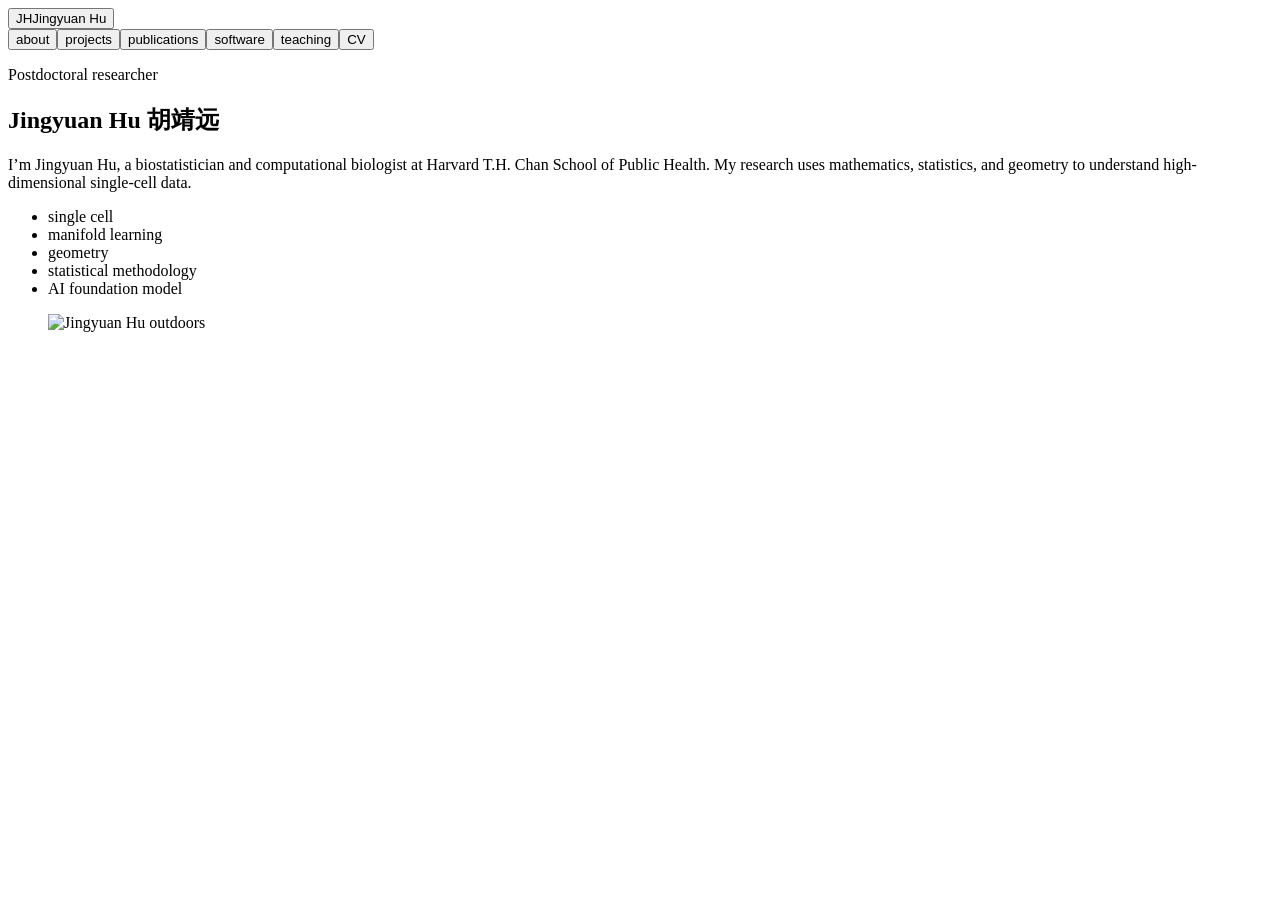
==== index.html @ e91f5f02 "Show concise CV directly on site" ====
<!DOCTYPE html><html lang="en"><head><meta charSet="utf-8"/><meta name="viewport" content="width=device-width, initial-scale=1"/><link rel="preload" as="image" href="/personal_page/x.svg"/><link rel="stylesheet" href="/personal_page/_next/static/css/index.Ct5Eg1sW.css" data-rsc-css-href="/personal_page/_next/static/css/index.Ct5Eg1sW.css" data-precedence="vite-rsc/importer-resources"/><link rel="modulepreload" fetchPriority="low" href="/personal_page/_next/static/chunks/index-BV6G4yFv.js"/><script src="/personal_page/_next/static/chunks/rolldown-runtime-DIlpeJP9.js" type="module" async=""></script><script src="/personal_page/_next/static/chunks/framework-Cee851k6.js" type="module" async=""></script><link rel="modulepreload" href="/personal_page/_next/static/chunks/layout-segment-context-mrDFdfoo.js" crossorigin=""/><link rel="modulepreload" href="/personal_page/_next/static/chunks/page-DXFz4vKH.js" crossorigin=""/><title>Jingyuan Hu — Biostatistics &amp; Computational Biology</title><meta name="description" content="Jingyuan Hu is a biostatistician and computational biologist at Harvard T.H. Chan School of Public Health."/><script>Object.assign(((self[Symbol.for("vinext.navigationRuntime")]??={bootstrap:{routeManifest:null},functions:{}}).bootstrap.rsc??={rsc:[]}),{params:{},nav:{"pathname":"/","searchParams":[]}})</script><link rel="modulepreload" href="/personal_page/_next/static/chunks/index-BV6G4yFv.js" />
</head><body><div class="page-shell"><div class="portfolio-tabs"><header class="site-header"><button class="wordmark" type="button" aria-label="Jingyuan Hu, home"><span class="monogram">JH</span><span>Jingyuan Hu</span></button><div class="site-tabs" role="tablist" aria-label="Portfolio sections"><button id="tab-about" type="button" role="tab" aria-selected="true" aria-controls="panel-about" tabindex="0" class="site-tab">about</button><button id="tab-projects" type="button" role="tab" aria-selected="false" aria-controls="panel-projects" tabindex="-1" class="site-tab">projects</button><button id="tab-publications" type="button" role="tab" aria-selected="false" aria-controls="panel-publications" tabindex="-1" class="site-tab">publications</button><button id="tab-software" type="button" role="tab" aria-selected="false" aria-controls="panel-software" tabindex="-1" class="site-tab">software</button><button id="tab-teaching" type="button" role="tab" aria-selected="false" aria-controls="panel-teaching" tabindex="-1" class="site-tab">teaching</button><button id="tab-cv" type="button" role="tab" aria-selected="false" aria-controls="panel-cv" tabindex="-1" class="site-tab">CV</button></div></header><main class="tab-stage"><div id="panel-about" role="tabpanel" aria-labelledby="tab-about" class="tab-panel"><section id="about" class="opening"><div class="intro-copy"><p class="overline">Postdoctoral researcher</p><h1>Jingyuan Hu <span>胡靖远</span></h1><p class="introduction">I’m Jingyuan Hu, a biostatistician and computational biologist at Harvard T.H. Chan School of Public Health. My research uses mathematics, statistics, and geometry to understand high-dimensional single-cell data.</p><ul class="keywords" aria-label="Research keywords"><li>single cell</li><li>manifold learning</li><li>geometry</li><li>statistical methodology</li><li>AI foundation model</li></ul></div><figure class="portrait"><img src="/personal_page/jingyuan-hu-portrait-dim-3pct.jpg" alt="Jingyuan Hu outdoors"/></figure></section></div><div id="panel-projects" role="tabpanel" aria-labelledby="tab-projects" hidden="" class="tab-panel"><section id="projects" class="selected" aria-labelledby="projects-title"><div class="section-label"><p>Projects</p><h2 id="projects-title">Research interests</h2></div><div class="theme-list"><article class="has-thumbnail"><span>01</span><figure class="project-thumbnail"><img src="/personal_page/project-single-cell-geometry.png" alt="Cell-state trajectories flowing across a curved manifold"/></figure><h3>Geometry of single-cell data</h3><p>I am interested in learning the manifold structure of single-cell gene-expression data and using differential geometry to understand cellular dynamics. This work includes FlowMap, a geometry-preserving method for embedding and interpreting RNA velocity.</p></article><article class="has-thumbnail"><span>02</span><figure class="project-thumbnail"><img src="/personal_page/project-scaling-law.png" alt="Two information-scaling curves with observed data points"/></figure><h3>Scaling laws in single-cell data</h3><p>I am interested in how increasing dataset size relates to the amount of biological information that can be recovered. Using tools from random matrix theory, we develop scaling laws that characterize the behavior of representation learning in single-cell data.</p></article><article class="has-thumbnail"><span>03</span><figure class="project-thumbnail"><img src="/personal_page/project-biological-foundation-models.png" alt="Regulatory elements and protein-DNA interactions encoded into clusters in a learned representation space"/></figure><h3>Biological foundation models</h3><p>I am interested in representation learning in biological foundation models. In particular, I study whether these models encode regulatory elements and their interactions within their learned embedding spaces.</p></article></div></section></div><div id="panel-publications" role="tabpanel" aria-labelledby="tab-publications" hidden="" class="tab-panel"><section id="publications" class="publication-section" aria-labelledby="publications-title"><div class="publication-intro"><div><p>Publications</p><h2 id="publications-title">Published work</h2></div><a href="https://scholar.google.com/citations?user=uGrHkfoAAAAJ&amp;hl=en" target="_blank" rel="noreferrer">Google Scholar ↗</a></div><div class="publication-list"><article><div class="publication-number"><span>01</span><time>2026</time></div><div><h3><a href="https://scholar.google.com/citations?view_op=view_citation&amp;hl=en&amp;user=uGrHkfoAAAAJ&amp;citation_for_view=uGrHkfoAAAAJ:YsMSGLbcyi4C" target="_blank" rel="noreferrer">Uncovering smooth structures in single-cell data with neighbor embeddings guided by predictability-computability-stability</a></h3><p class="authors">Rong Ma, Xi Li, <strong>Jingyuan Hu</strong>, Bin Yu</p><p class="venue">Patterns 7(8), 101621</p></div></article><article><div class="publication-number"><span>02</span><time>2022</time></div><div><h3><a href="https://scholar.google.com/citations?view_op=view_citation&amp;hl=en&amp;user=uGrHkfoAAAAJ&amp;citation_for_view=uGrHkfoAAAAJ:zYLM7Y9cAGgC" target="_blank" rel="noreferrer">Chemotherapy coupled to macrophage inhibition induces T-cell and B-cell infiltration and durable regression in triple-negative breast cancer</a></h3><p class="authors">Swarnima Singh, Nigel Lee, Diego A Pedroza, Igor L Bado, Clark Hamor, Licheng Zhang, Sergio Aguirre, <strong>Jingyuan Hu</strong>, Yichao Shen, Yitian Xu, Yang Gao, Na Zhao, Shu-Hsia Chen, Ying-Wooi Wan, Zhandong Liu, Jeffrey T Chang, Daniel Hollern, Charles M Perou, Xiang HF Zhang, Jeffrey M Rosen</p><p class="venue">Cancer Research 82(12), 2281–2297</p></div></article><article><div class="publication-number"><span>03</span><time>2021</time></div><div><h3><a href="https://scholar.google.com/citations?view_op=view_citation&amp;hl=en&amp;user=uGrHkfoAAAAJ&amp;citation_for_view=uGrHkfoAAAAJ:9yKSN-GCB0IC" target="_blank" rel="noreferrer">The bone microenvironment invigorates metastatic seeds for further dissemination</a></h3><p class="authors">Weijie Zhang, Igor L Bado, <strong>Jingyuan Hu</strong>, Ying-Wooi Wan, Ling Wu, Hai Wang, Yang Gao, Hyun-Hwan Jeong, Zhan Xu, Xiaoxin Hao, Bree M Lege, Rami Al-Ouran, Lucian Li, Jiasong Li, Liqun Yu, Swarnima Singh, Hin Ching Lo, Muchun Niu, Jun Liu, Weiyu Jiang, Yi Li, Stephen TC Wong, Chonghui Cheng, Zhandong Liu, Xiang H-F Zhang</p><p class="venue">Cell 184(9), 2471–2486.e20</p></div></article><article><div class="publication-number"><span>04</span><time>2021</time></div><div><h3><a href="https://scholar.google.com/citations?view_op=view_citation&amp;hl=en&amp;user=uGrHkfoAAAAJ&amp;citation_for_view=uGrHkfoAAAAJ:qjMakFHDy7sC" target="_blank" rel="noreferrer">The bone microenvironment increases phenotypic plasticity of ER+ breast cancer cells</a></h3><p class="authors">Igor L Bado, Weijie Zhang, <strong>Jingyuan Hu</strong>, Zhan Xu, Hai Wang, Poonam Sarkar, Lucian Li, Ying-Wooi Wan, Jun Liu, William Wu, Hin Ching Lo, Ik Sun Kim, Swarnima Singh, Mahnaz Janghorban, Aaron M Muscarella, Amit Goldstein, Purba Singh, Hyun-Hwan Jeong, Chaozhong Liu, Rachel Schiff, Shixia Huang, Matthew J Ellis, M Waleed Gaber, Zbigniew Gugala, Zhandong Liu, Xiang H-F Zhang</p><p class="venue">Developmental Cell 56(8), 1100–1117.e9</p></div></article><article><div class="publication-number"><span>05</span><time>2021</time></div><div><h3><a href="https://scholar.google.com/citations?view_op=view_citation&amp;hl=en&amp;user=uGrHkfoAAAAJ&amp;citation_for_view=uGrHkfoAAAAJ:d1gkVwhDpl0C" target="_blank" rel="noreferrer">Benchmarked approaches for reconstruction of in vitro cell lineages and in silico models of C. elegans and M. musculus developmental trees</a></h3><p class="authors">Wuming Gong, Alejandro A Granados, <strong>Jingyuan Hu</strong>, Matthew G Jones, Ofir Raz, Irepan Salvador-Martínez, Hanrui Zhang, Ke-Huan K Chow, Il-Youp Kwak, Renata Retkute, Alisa Prusokiene, Augustinas Prusokas, Alex Khodaverdian, Richard Zhang, Suhas Rao, Robert Wang, Phil Rennert, Vangala G Saipradeep, Naveen Sivadasan, Aditya Rao, Thomas Joseph, Rajgopal Srinivasan, Jiajie Peng, Lu Han, Xuequn Shang, Daniel J Garry, Thomas Yu, Verena Chung, Michael Mason, Zhandong Liu, Yuanfang Guan, Nir Yosef, Jay Shendure, Maximilian J Telford, Ehud Shapiro, Michael B Elowitz, Pablo Meyer</p><p class="venue">Cell Systems 12(8), 810–826.e4</p></div></article><article><div class="publication-number"><span>06</span><time>2017</time></div><div><h3><a href="https://scholar.google.com/citations?view_op=view_citation&amp;hl=en&amp;user=uGrHkfoAAAAJ&amp;citation_for_view=uGrHkfoAAAAJ:u5HHmVD_uO8C" target="_blank" rel="noreferrer">Interactive analysis of Long-read RNA isoforms with Iso-Seq Browser</a></h3><p class="authors"><strong>Jingyuan Hu</strong>, Prech Uapinyoying, Jeremy Goecks</p><p class="venue">bioRxiv, 102905</p></div></article></div></section></div><div id="panel-software" role="tabpanel" aria-labelledby="tab-software" hidden="" class="tab-panel"><section id="software" class="software-section" aria-labelledby="software-title"><figure class="software-visual"><img src="/personal_page/flowmap-overview.png" alt="FlowMap overview: single-cell expression and velocity are embedded, projected, and analyzed geometrically"/><figcaption>FlowMap overview schematic</figcaption></figure><div class="software-copy"><p class="software-label">Software</p><h2 id="software-title">FlowMap</h2><p class="software-description">FlowMap embeds single-cell gene expression and RNA velocity data into a smooth low-dimensional geometry where cell-state flow can be visualized, compared, and analyzed.</p><ul class="software-tags" aria-label="FlowMap capabilities"><li>RNA velocity</li><li>manifold geometry</li><li>trajectory analysis</li></ul><div class="software-links"><a href="https://flowmap.readthedocs.io/en/latest/index.html" target="_blank" rel="noreferrer">Documentation ↗</a><a href="https://flowmap.readthedocs.io/en/latest/tutorials/index.html" target="_blank" rel="noreferrer">Tutorials ↗</a><a href="https://github.com/jingyuanhu01/flowmap" target="_blank" rel="noreferrer">GitHub ↗</a></div></div></section></div><div id="panel-teaching" role="tabpanel" aria-labelledby="tab-teaching" hidden="" class="tab-panel"><section id="teaching" class="teaching-section" aria-label="Teaching"><p class="channel-label">My YouTube channel:</p><a class="youtube-channel" href="https://www.youtube.com/@JingyuanHu01" target="_blank" rel="noreferrer"><img src="/personal_page/youtube.svg" alt=""/><span>@JingyuanHu01</span></a><div class="teaching-note"><p>I’m enthusiastic about learning new things—especially mathematics—and I enjoy sharing that process with others. Modern computational biology draws on many branches of mathematics, often intersecting with genomics in unexpected ways. I see mathematics as a practical set of tools, and I taught myself much of what I use through YouTube. That experience showed me how freely shared knowledge can help anyone build expertise and expand their understanding far beyond formal training.</p></div><p class="series-label">Video series:</p><ol class="playlist-list"><li><a href="https://www.youtube.com/playlist?list=PLMN6Z5k5serc" target="_blank" rel="noreferrer">Random Matrix Theory (RMT)</a></li><li><a href="https://www.youtube.com/playlist?list=PLdMM2W7mxqIYZ99-Lj5fV_Nl19bpTn8fk" target="_blank" rel="noreferrer">Stochastic Processes and PDEs</a></li><li><a href="https://www.youtube.com/playlist?list=PLdMM2W7mxqIZ0oKvuowIQNnCOcqCTrza6" target="_blank" rel="noreferrer">Visually Explained</a></li><li><a href="https://www.youtube.com/playlist?list=PLdMM2W7mxqIahELyouRQk1uqqnoZgAEng" target="_blank" rel="noreferrer">Dimensionality Reduction</a></li><li><a href="https://www.youtube.com/playlist?list=PLdMM2W7mxqIYDURvh37jLz8sd8sDjonk5" target="_blank" rel="noreferrer">Nonlinear Statistical Learning</a></li></ol></section></div><div id="panel-cv" role="tabpanel" aria-labelledby="tab-cv" hidden="" class="tab-panel"><section id="cv" class="cv-section" aria-labelledby="cv-title"><h2 id="cv-title">CV</h2><div class="cv-summary"><section class="cv-group" aria-labelledby="postdoctoral-training-title"><h3 id="postdoctoral-training-title">Postdoctoral training</h3><article class="cv-entry"><div><strong>Harvard T.H. Chan School of Public Health</strong><span>Postdoctoral Research Fellow · Rong Ma Lab</span></div><time>2025–present</time></article><article class="cv-entry"><div><strong>Dana-Farber Cancer Institute</strong><span>Postdoctoral Research Fellow · Sahand Hormoz Lab</span></div><time>2023–2024</time></article></section><section class="cv-group" aria-labelledby="education-title"><h3 id="education-title">Education</h3><article class="cv-entry"><div><strong>Baylor College of Medicine</strong><span>Ph.D., Quantitative and Computational Biosciences</span></div><time>2022</time></article><article class="cv-entry"><div><strong>The George Washington University</strong><span>B.S., Biological Sciences</span></div><time>2016</time></article><article class="cv-entry"><div><strong>Harbin Institute of Technology</strong><span>Coursework in Electronic Engineering</span></div><time>2012–2014</time></article></section></div></section></div></main><footer><nav class="social-links" aria-label="Social profiles"><a href="https://www.youtube.com/@JingyuanHu01" target="_blank" rel="noreferrer" aria-label="YouTube" title="YouTube"><img src="/personal_page/youtube.svg" alt=""/></a><a href="https://github.com/jingyuanhu01" target="_blank" rel="noreferrer" aria-label="GitHub" title="GitHub"><img src="/personal_page/github.svg" alt=""/></a><a href="https://www.linkedin.com/in/jingyuan-hu/" target="_blank" rel="noreferrer" aria-label="LinkedIn" title="LinkedIn"><img src="/personal_page/linkedin.svg" alt=""/></a><a href="https://x.com/JasperHu1" target="_blank" rel="noreferrer" aria-label="X" title="X"><img src="/personal_page/x.svg" alt=""/></a></nav></footer></div></div><script type="module" src="/personal_page/_next/static/chunks/index-BV6G4yFv.js" id="_R_" async=""></script><script>((self[Symbol.for("vinext.navigationRuntime")]??={bootstrap:{routeManifest:null},functions:{}}).bootstrap.rsc??={rsc:[]}).rsc.push("2:I[\"c5beb10df826\",[],\"Children\",1]\n")</script><script>((self[Symbol.for("vinext.navigationRuntime")]??={bootstrap:{routeManifest:null},functions:{}}).bootstrap.rsc??={rsc:[]}).rsc.push("3:I[\"0dc7e6a5ccb2\",[],\"GlobalErrorBoundary\",1]\n")</script><script>((self[Symbol.for("vinext.navigationRuntime")]??={bootstrap:{routeManifest:null},functions:{}}).bootstrap.rsc??={rsc:[]}).rsc.push("4:I[\"610eead2fe97\",[],\"default\",1]\n")</script><script>((self[Symbol.for("vinext.navigationRuntime")]??={bootstrap:{routeManifest:null},functions:{}}).bootstrap.rsc??={rsc:[]}).rsc.push("5:I[\"0dc7e6a5ccb2\",[],\"ErrorBoundary\",1]\n")</script><script>((self[Symbol.for("vinext.navigationRuntime")]??={bootstrap:{routeManifest:null},functions:{}}).bootstrap.rsc??={rsc:[]}).rsc.push("6:I[\"8c444080ebb8\",[],\"LayoutSegmentProvider\",1]\n")</script><script>((self[Symbol.for("vinext.navigationRuntime")]??={bootstrap:{routeManifest:null},functions:{}}).bootstrap.rsc??={rsc:[]}).rsc.push("7:I[\"c5beb10df826\",[],\"Slot\",1]\n")</script><script>((self[Symbol.for("vinext.navigationRuntime")]??={bootstrap:{routeManifest:null},functions:{}}).bootstrap.rsc??={rsc:[]}).rsc.push("8:I[\"0dc7e6a5ccb2\",[],\"NotFoundBoundary\",1]\n")</script><script>((self[Symbol.for("vinext.navigationRuntime")]??={bootstrap:{routeManifest:null},functions:{}}).bootstrap.rsc??={rsc:[]}).rsc.push("9:I[\"40fe166cc87b\",[],\"AppRouterScrollTarget\",1]\n")</script><script>((self[Symbol.for("vinext.navigationRuntime")]??={bootstrap:{routeManifest:null},functions:{}}).bootstrap.rsc??={rsc:[]}).rsc.push("a:I[\"0dc7e6a5ccb2\",[],\"RedirectBoundary\",1]\n")</script><script>((self[Symbol.for("vinext.navigationRuntime")]??={bootstrap:{routeManifest:null},functions:{}}).bootstrap.rsc??={rsc:[]}).rsc.push(":HL[\"/personal_page/_next/static/css/index.Ct5Eg1sW.css\",\"style\"     ]\n")</script><script>((self[Symbol.for("vinext.navigationRuntime")]??={bootstrap:{routeManifest:null},functions:{}}).bootstrap.rsc??={rsc:[]}).rsc.push("0:{\"page:/\":\"$L1\",\"layout:/\":[[[\"$\",\"link\",\"css:/personal_page/_next/static/css/index.Ct5Eg1sW.css\",{\"rel\":\"stylesheet\",\"precedence\":\"vite-rsc/importer-resources\",\"href\":\"/personal_page/_next/static/css/index.Ct5Eg1sW.css\",\"data-rsc-css-href\":\"/personal_page/_next/static/css/index.Ct5Eg1sW.css\"}],\"$undefined\"],[\"$\",\"html\",null,{\"lang\":\"en\",\"children\":[\"$\",\"body\",null,{\"children\":[\"$\",\"$L2\",null,{}]}]}]],\"route:/\":[[[\"$\",\"meta\",null,{\"charSet\":\"utf-8\"}],[[\"$\",\"title\",\"0\",{\"children\":\"Jingyuan Hu — Biostatistics \u0026 Computational Biology\"}],[\"$\",\"meta\",\"1\",{\"name\":\"description\",\"content\":\"Jingyuan Hu is a biostatistician and computational biologist at Harvard T.H. Chan School of Public Health.\"}]],[[\"$\",\"meta\",\"0\",{\"name\":\"viewport\",\"content\":\"width=device-width, initial-scale=1\"}]]],[\"$\",\"$L3\",null,{\"fallback\":\"$4\",\"children\":[\"$\",\"$L5\",null,{\"fallback\":\"$4\",\"children\":[\"$\",\"$L6\",null,{\"providerId\":\"layout:/\",\"segmentMap\":{\"children\":[]},\"children\":[\"$\",\"$L7\",null,{\"id\":\"layout:/\",\"parallelSlots\":\"$undefined\",\"children\":[\"$\",\"$L8\",null,{\"resetKey\":\"\",\"fallback\":[[\"$\",\"title\",null,{\"children\":\"404: This page could not be found.\"}],[\"$\",\"div\",null,{\"style\":{\"fontFamily\":\"system-ui,\\\"Segoe UI\\\",Roboto,Helvetica,Arial,sans-serif,\\\"Apple Color Emoji\\\",\\\"Segoe UI Emoji\\\"\",\"height\":\"100vh\",\"textAlign\":\"center\",\"display\":\"flex\",\"flexDirection\":\"column\",\"alignItems\":\"center\",\"justifyContent\":\"center\"},\"children\":[\"$\",\"div\",null,{\"children\":[[\"$\",\"style\",null,{\"dangerouslySetInnerHTML\":{\"__html\":\"body{color:#000;background:#fff;margin:0}.next-error-h1{border-right:1px solid rgba(0,0,0,.3)}@media (prefers-color-scheme:dark){body{color:#fff;background:#000}.next-error-h1{border-right:1px solid rgba(255,255,255,.3)}}\"}}],[\"$\",\"h1\",null,{\"className\":\"next-error-h1\",\"style\":{\"display\":\"inline-block\",\"margin\":\"0 20px 0 0\",\"padding\":\"0 23px 0 0\",\"fontSize\":24,\"fontWeight\":500,\"verticalAlign\":\"top\",\"lineHeight\":\"49px\"},\"children\":404}],[\"$\",\"div\",null,{\"style\":{\"display\":\"inline-block\"},\"children\":[\"$\",\"h2\",null,{\"style\":{\"fontSize\":14,\"fontWeight\":400,\"lineHeight\":\"49px\",\"margin\":0},\"children\":\"This page could not be found.\"}]}]]}]}]],\"children\":[\"$\",\"$L9\",null,{\"children\":[\"$\",\"$La\",null,{\"children\":[[\"$\",\"$L6\",null,{\"providerId\":\"page:/\",\"segmentMap\":{\"children\":[\"__PAGE__\"]},\"children\":[\"$\",\"$L7\",null,{\"id\":\"page:/\"}]}],null]}]}]}]}]}]}]}],null,null],\"__route\":\"route:/\",\"__interceptionContext\":null,\"__layoutIds\":[\"layout:/\"],\"__rootLayout\":\"/\",\"__bfcacheSegmentIdentities\":{\"layout:/\":\"[\\\"layout\\\",\\\"layout:/\\\",\\\"root-boundary:/\\\",\\\"\\\"]\",\"page:/\":\"[\\\"page\\\",\\\"page:/\\\",\\\"root-boundary:/\\\",\\\"\\\"]\"},\"__srcPage\":[\"page\"],\"__layoutFlags\":{\"layout:/\":\"s\"},\"__artifactCompatibility\":{\"schemaVersion\":1,\"graphVersion\":\"app-route-graph:1177fd80f83fa7b0\",\"deploymentVersion\":\"64557e51-08b8-490a-82eb-2882ce6bdcc9\",\"appElementsSchemaVersion\":1,\"rscPayloadSchemaVersion\":1,\"rootBoundaryId\":\"/\",\"renderEpoch\":null}}\n")</script><script>((self[Symbol.for("vinext.navigationRuntime")]??={bootstrap:{routeManifest:null},functions:{}}).bootstrap.rsc??={rsc:[]}).rsc.push("b:I[\"6efdf509a785\",[],\"default\",1]\n")</script><script>((self[Symbol.for("vinext.navigationRuntime")]??={bootstrap:{routeManifest:null},functions:{}}).bootstrap.rsc??={rsc:[]}).rsc.push("1:[\"$\",\"$Lb\",null,{\"params\":\"$@c\",\"searchParams\":\"$@d\"}]\n")</script><script>((self[Symbol.for("vinext.navigationRuntime")]??={bootstrap:{routeManifest:null},functions:{}}).bootstrap.rsc??={rsc:[]}).rsc.push("c:{}\n")</script><script>((self[Symbol.for("vinext.navigationRuntime")]??={bootstrap:{routeManifest:null},functions:{}}).bootstrap.rsc??={rsc:[]}).rsc.push("d:{}\n")</script><script>Object.assign(((self[Symbol.for("vinext.navigationRuntime")]??={bootstrap:{routeManifest:null},functions:{}}).bootstrap.rsc??={rsc:[]}),{"initialCacheKind":"dynamic"});((self[Symbol.for("vinext.navigationRuntime")]??={bootstrap:{routeManifest:null},functions:{}}).bootstrap.rsc??={rsc:[]}).done=true</script></body></html>
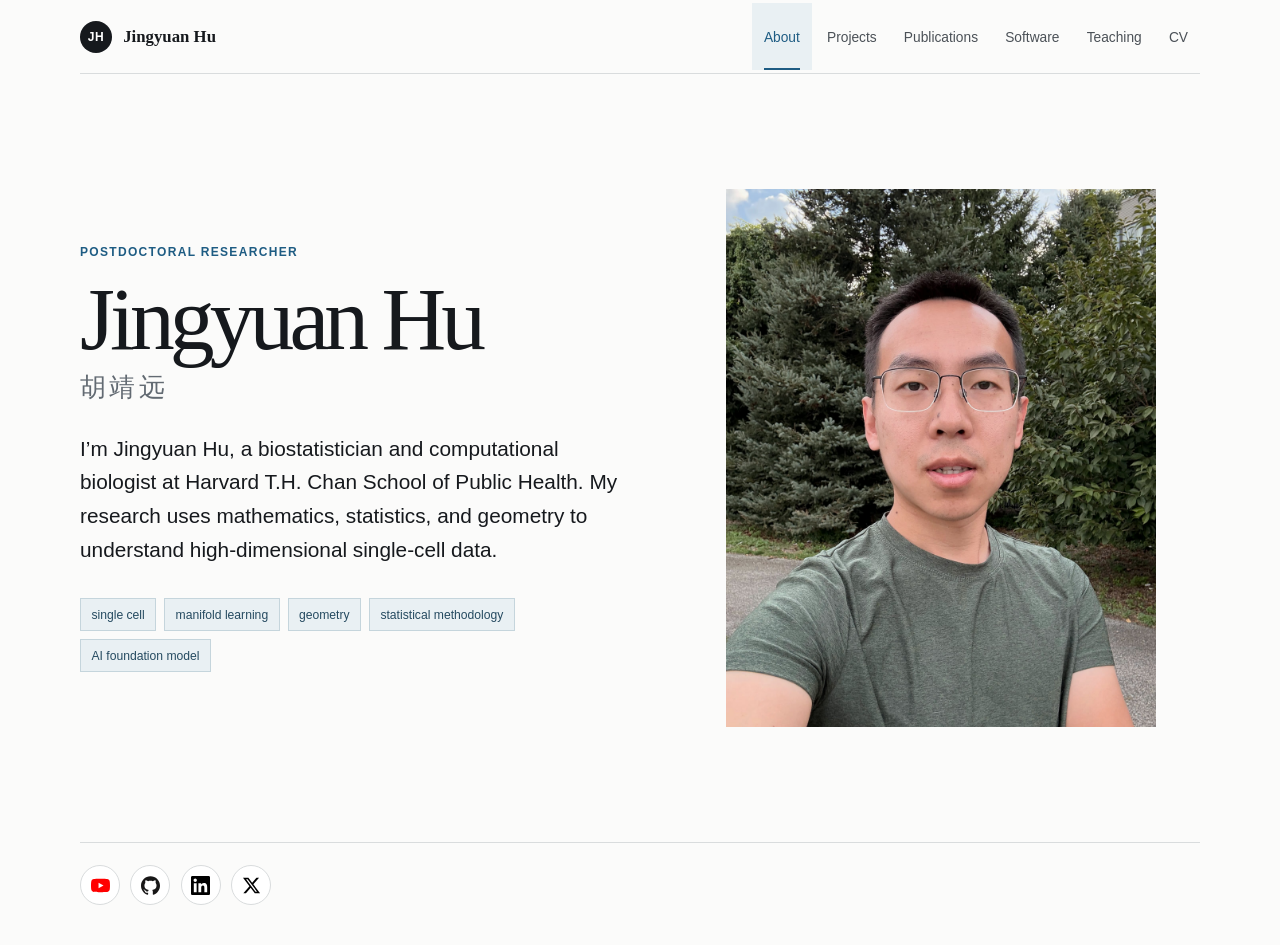
==== commit 6edf6349: "Serve site from account root" ====
--- a/index.html
+++ b/index.html
@@ -1,2 +1,2 @@
-<!DOCTYPE html><html lang="en"><head><meta charSet="utf-8"/><meta name="viewport" content="width=device-width, initial-scale=1"/><link rel="preload" as="image" href="/personal_page/x.svg"/><link rel="stylesheet" href="/personal_page/_next/static/css/index.Ct5Eg1sW.css" data-rsc-css-href="/personal_page/_next/static/css/index.Ct5Eg1sW.css" data-precedence="vite-rsc/importer-resources"/><link rel="modulepreload" fetchPriority="low" href="/personal_page/_next/static/chunks/index-BV6G4yFv.js"/><script src="/personal_page/_next/static/chunks/rolldown-runtime-DIlpeJP9.js" type="module" async=""></script><script src="/personal_page/_next/static/chunks/framework-Cee851k6.js" type="module" async=""></script><link rel="modulepreload" href="/personal_page/_next/static/chunks/layout-segment-context-mrDFdfoo.js" crossorigin=""/><link rel="modulepreload" href="/personal_page/_next/static/chunks/page-DXFz4vKH.js" crossorigin=""/><title>Jingyuan Hu — Biostatistics &amp; Computational Biology</title><meta name="description" content="Jingyuan Hu is a biostatistician and computational biologist at Harvard T.H. Chan School of Public Health."/><script>Object.assign(((self[Symbol.for("vinext.navigationRuntime")]??={bootstrap:{routeManifest:null},functions:{}}).bootstrap.rsc??={rsc:[]}),{params:{},nav:{"pathname":"/","searchParams":[]}})</script><link rel="modulepreload" href="/personal_page/_next/static/chunks/index-BV6G4yFv.js" />
-</head><body><div class="page-shell"><div class="portfolio-tabs"><header class="site-header"><button class="wordmark" type="button" aria-label="Jingyuan Hu, home"><span class="monogram">JH</span><span>Jingyuan Hu</span></button><div class="site-tabs" role="tablist" aria-label="Portfolio sections"><button id="tab-about" type="button" role="tab" aria-selected="true" aria-controls="panel-about" tabindex="0" class="site-tab">about</button><button id="tab-projects" type="button" role="tab" aria-selected="false" aria-controls="panel-projects" tabindex="-1" class="site-tab">projects</button><button id="tab-publications" type="button" role="tab" aria-selected="false" aria-controls="panel-publications" tabindex="-1" class="site-tab">publications</button><button id="tab-software" type="button" role="tab" aria-selected="false" aria-controls="panel-software" tabindex="-1" class="site-tab">software</button><button id="tab-teaching" type="button" role="tab" aria-selected="false" aria-controls="panel-teaching" tabindex="-1" class="site-tab">teaching</button><button id="tab-cv" type="button" role="tab" aria-selected="false" aria-controls="panel-cv" tabindex="-1" class="site-tab">CV</button></div></header><main class="tab-stage"><div id="panel-about" role="tabpanel" aria-labelledby="tab-about" class="tab-panel"><section id="about" class="opening"><div class="intro-copy"><p class="overline">Postdoctoral researcher</p><h1>Jingyuan Hu <span>胡靖远</span></h1><p class="introduction">I’m Jingyuan Hu, a biostatistician and computational biologist at Harvard T.H. Chan School of Public Health. My research uses mathematics, statistics, and geometry to understand high-dimensional single-cell data.</p><ul class="keywords" aria-label="Research keywords"><li>single cell</li><li>manifold learning</li><li>geometry</li><li>statistical methodology</li><li>AI foundation model</li></ul></div><figure class="portrait"><img src="/personal_page/jingyuan-hu-portrait-dim-3pct.jpg" alt="Jingyuan Hu outdoors"/></figure></section></div><div id="panel-projects" role="tabpanel" aria-labelledby="tab-projects" hidden="" class="tab-panel"><section id="projects" class="selected" aria-labelledby="projects-title"><div class="section-label"><p>Projects</p><h2 id="projects-title">Research interests</h2></div><div class="theme-list"><article class="has-thumbnail"><span>01</span><figure class="project-thumbnail"><img src="/personal_page/project-single-cell-geometry.png" alt="Cell-state trajectories flowing across a curved manifold"/></figure><h3>Geometry of single-cell data</h3><p>I am interested in learning the manifold structure of single-cell gene-expression data and using differential geometry to understand cellular dynamics. This work includes FlowMap, a geometry-preserving method for embedding and interpreting RNA velocity.</p></article><article class="has-thumbnail"><span>02</span><figure class="project-thumbnail"><img src="/personal_page/project-scaling-law.png" alt="Two information-scaling curves with observed data points"/></figure><h3>Scaling laws in single-cell data</h3><p>I am interested in how increasing dataset size relates to the amount of biological information that can be recovered. Using tools from random matrix theory, we develop scaling laws that characterize the behavior of representation learning in single-cell data.</p></article><article class="has-thumbnail"><span>03</span><figure class="project-thumbnail"><img src="/personal_page/project-biological-foundation-models.png" alt="Regulatory elements and protein-DNA interactions encoded into clusters in a learned representation space"/></figure><h3>Biological foundation models</h3><p>I am interested in representation learning in biological foundation models. In particular, I study whether these models encode regulatory elements and their interactions within their learned embedding spaces.</p></article></div></section></div><div id="panel-publications" role="tabpanel" aria-labelledby="tab-publications" hidden="" class="tab-panel"><section id="publications" class="publication-section" aria-labelledby="publications-title"><div class="publication-intro"><div><p>Publications</p><h2 id="publications-title">Published work</h2></div><a href="https://scholar.google.com/citations?user=uGrHkfoAAAAJ&amp;hl=en" target="_blank" rel="noreferrer">Google Scholar ↗</a></div><div class="publication-list"><article><div class="publication-number"><span>01</span><time>2026</time></div><div><h3><a href="https://scholar.google.com/citations?view_op=view_citation&amp;hl=en&amp;user=uGrHkfoAAAAJ&amp;citation_for_view=uGrHkfoAAAAJ:YsMSGLbcyi4C" target="_blank" rel="noreferrer">Uncovering smooth structures in single-cell data with neighbor embeddings guided by predictability-computability-stability</a></h3><p class="authors">Rong Ma, Xi Li, <strong>Jingyuan Hu</strong>, Bin Yu</p><p class="venue">Patterns 7(8), 101621</p></div></article><article><div class="publication-number"><span>02</span><time>2022</time></div><div><h3><a href="https://scholar.google.com/citations?view_op=view_citation&amp;hl=en&amp;user=uGrHkfoAAAAJ&amp;citation_for_view=uGrHkfoAAAAJ:zYLM7Y9cAGgC" target="_blank" rel="noreferrer">Chemotherapy coupled to macrophage inhibition induces T-cell and B-cell infiltration and durable regression in triple-negative breast cancer</a></h3><p class="authors">Swarnima Singh, Nigel Lee, Diego A Pedroza, Igor L Bado, Clark Hamor, Licheng Zhang, Sergio Aguirre, <strong>Jingyuan Hu</strong>, Yichao Shen, Yitian Xu, Yang Gao, Na Zhao, Shu-Hsia Chen, Ying-Wooi Wan, Zhandong Liu, Jeffrey T Chang, Daniel Hollern, Charles M Perou, Xiang HF Zhang, Jeffrey M Rosen</p><p class="venue">Cancer Research 82(12), 2281–2297</p></div></article><article><div class="publication-number"><span>03</span><time>2021</time></div><div><h3><a href="https://scholar.google.com/citations?view_op=view_citation&amp;hl=en&amp;user=uGrHkfoAAAAJ&amp;citation_for_view=uGrHkfoAAAAJ:9yKSN-GCB0IC" target="_blank" rel="noreferrer">The bone microenvironment invigorates metastatic seeds for further dissemination</a></h3><p class="authors">Weijie Zhang, Igor L Bado, <strong>Jingyuan Hu</strong>, Ying-Wooi Wan, Ling Wu, Hai Wang, Yang Gao, Hyun-Hwan Jeong, Zhan Xu, Xiaoxin Hao, Bree M Lege, Rami Al-Ouran, Lucian Li, Jiasong Li, Liqun Yu, Swarnima Singh, Hin Ching Lo, Muchun Niu, Jun Liu, Weiyu Jiang, Yi Li, Stephen TC Wong, Chonghui Cheng, Zhandong Liu, Xiang H-F Zhang</p><p class="venue">Cell 184(9), 2471–2486.e20</p></div></article><article><div class="publication-number"><span>04</span><time>2021</time></div><div><h3><a href="https://scholar.google.com/citations?view_op=view_citation&amp;hl=en&amp;user=uGrHkfoAAAAJ&amp;citation_for_view=uGrHkfoAAAAJ:qjMakFHDy7sC" target="_blank" rel="noreferrer">The bone microenvironment increases phenotypic plasticity of ER+ breast cancer cells</a></h3><p class="authors">Igor L Bado, Weijie Zhang, <strong>Jingyuan Hu</strong>, Zhan Xu, Hai Wang, Poonam Sarkar, Lucian Li, Ying-Wooi Wan, Jun Liu, William Wu, Hin Ching Lo, Ik Sun Kim, Swarnima Singh, Mahnaz Janghorban, Aaron M Muscarella, Amit Goldstein, Purba Singh, Hyun-Hwan Jeong, Chaozhong Liu, Rachel Schiff, Shixia Huang, Matthew J Ellis, M Waleed Gaber, Zbigniew Gugala, Zhandong Liu, Xiang H-F Zhang</p><p class="venue">Developmental Cell 56(8), 1100–1117.e9</p></div></article><article><div class="publication-number"><span>05</span><time>2021</time></div><div><h3><a href="https://scholar.google.com/citations?view_op=view_citation&amp;hl=en&amp;user=uGrHkfoAAAAJ&amp;citation_for_view=uGrHkfoAAAAJ:d1gkVwhDpl0C" target="_blank" rel="noreferrer">Benchmarked approaches for reconstruction of in vitro cell lineages and in silico models of C. elegans and M. musculus developmental trees</a></h3><p class="authors">Wuming Gong, Alejandro A Granados, <strong>Jingyuan Hu</strong>, Matthew G Jones, Ofir Raz, Irepan Salvador-Martínez, Hanrui Zhang, Ke-Huan K Chow, Il-Youp Kwak, Renata Retkute, Alisa Prusokiene, Augustinas Prusokas, Alex Khodaverdian, Richard Zhang, Suhas Rao, Robert Wang, Phil Rennert, Vangala G Saipradeep, Naveen Sivadasan, Aditya Rao, Thomas Joseph, Rajgopal Srinivasan, Jiajie Peng, Lu Han, Xuequn Shang, Daniel J Garry, Thomas Yu, Verena Chung, Michael Mason, Zhandong Liu, Yuanfang Guan, Nir Yosef, Jay Shendure, Maximilian J Telford, Ehud Shapiro, Michael B Elowitz, Pablo Meyer</p><p class="venue">Cell Systems 12(8), 810–826.e4</p></div></article><article><div class="publication-number"><span>06</span><time>2017</time></div><div><h3><a href="https://scholar.google.com/citations?view_op=view_citation&amp;hl=en&amp;user=uGrHkfoAAAAJ&amp;citation_for_view=uGrHkfoAAAAJ:u5HHmVD_uO8C" target="_blank" rel="noreferrer">Interactive analysis of Long-read RNA isoforms with Iso-Seq Browser</a></h3><p class="authors"><strong>Jingyuan Hu</strong>, Prech Uapinyoying, Jeremy Goecks</p><p class="venue">bioRxiv, 102905</p></div></article></div></section></div><div id="panel-software" role="tabpanel" aria-labelledby="tab-software" hidden="" class="tab-panel"><section id="software" class="software-section" aria-labelledby="software-title"><figure class="software-visual"><img src="/personal_page/flowmap-overview.png" alt="FlowMap overview: single-cell expression and velocity are embedded, projected, and analyzed geometrically"/><figcaption>FlowMap overview schematic</figcaption></figure><div class="software-copy"><p class="software-label">Software</p><h2 id="software-title">FlowMap</h2><p class="software-description">FlowMap embeds single-cell gene expression and RNA velocity data into a smooth low-dimensional geometry where cell-state flow can be visualized, compared, and analyzed.</p><ul class="software-tags" aria-label="FlowMap capabilities"><li>RNA velocity</li><li>manifold geometry</li><li>trajectory analysis</li></ul><div class="software-links"><a href="https://flowmap.readthedocs.io/en/latest/index.html" target="_blank" rel="noreferrer">Documentation ↗</a><a href="https://flowmap.readthedocs.io/en/latest/tutorials/index.html" target="_blank" rel="noreferrer">Tutorials ↗</a><a href="https://github.com/jingyuanhu01/flowmap" target="_blank" rel="noreferrer">GitHub ↗</a></div></div></section></div><div id="panel-teaching" role="tabpanel" aria-labelledby="tab-teaching" hidden="" class="tab-panel"><section id="teaching" class="teaching-section" aria-label="Teaching"><p class="channel-label">My YouTube channel:</p><a class="youtube-channel" href="https://www.youtube.com/@JingyuanHu01" target="_blank" rel="noreferrer"><img src="/personal_page/youtube.svg" alt=""/><span>@JingyuanHu01</span></a><div class="teaching-note"><p>I’m enthusiastic about learning new things—especially mathematics—and I enjoy sharing that process with others. Modern computational biology draws on many branches of mathematics, often intersecting with genomics in unexpected ways. I see mathematics as a practical set of tools, and I taught myself much of what I use through YouTube. That experience showed me how freely shared knowledge can help anyone build expertise and expand their understanding far beyond formal training.</p></div><p class="series-label">Video series:</p><ol class="playlist-list"><li><a href="https://www.youtube.com/playlist?list=PLMN6Z5k5serc" target="_blank" rel="noreferrer">Random Matrix Theory (RMT)</a></li><li><a href="https://www.youtube.com/playlist?list=PLdMM2W7mxqIYZ99-Lj5fV_Nl19bpTn8fk" target="_blank" rel="noreferrer">Stochastic Processes and PDEs</a></li><li><a href="https://www.youtube.com/playlist?list=PLdMM2W7mxqIZ0oKvuowIQNnCOcqCTrza6" target="_blank" rel="noreferrer">Visually Explained</a></li><li><a href="https://www.youtube.com/playlist?list=PLdMM2W7mxqIahELyouRQk1uqqnoZgAEng" target="_blank" rel="noreferrer">Dimensionality Reduction</a></li><li><a href="https://www.youtube.com/playlist?list=PLdMM2W7mxqIYDURvh37jLz8sd8sDjonk5" target="_blank" rel="noreferrer">Nonlinear Statistical Learning</a></li></ol></section></div><div id="panel-cv" role="tabpanel" aria-labelledby="tab-cv" hidden="" class="tab-panel"><section id="cv" class="cv-section" aria-labelledby="cv-title"><h2 id="cv-title">CV</h2><div class="cv-summary"><section class="cv-group" aria-labelledby="postdoctoral-training-title"><h3 id="postdoctoral-training-title">Postdoctoral training</h3><article class="cv-entry"><div><strong>Harvard T.H. Chan School of Public Health</strong><span>Postdoctoral Research Fellow · Rong Ma Lab</span></div><time>2025–present</time></article><article class="cv-entry"><div><strong>Dana-Farber Cancer Institute</strong><span>Postdoctoral Research Fellow · Sahand Hormoz Lab</span></div><time>2023–2024</time></article></section><section class="cv-group" aria-labelledby="education-title"><h3 id="education-title">Education</h3><article class="cv-entry"><div><strong>Baylor College of Medicine</strong><span>Ph.D., Quantitative and Computational Biosciences</span></div><time>2022</time></article><article class="cv-entry"><div><strong>The George Washington University</strong><span>B.S., Biological Sciences</span></div><time>2016</time></article><article class="cv-entry"><div><strong>Harbin Institute of Technology</strong><span>Coursework in Electronic Engineering</span></div><time>2012–2014</time></article></section></div></section></div></main><footer><nav class="social-links" aria-label="Social profiles"><a href="https://www.youtube.com/@JingyuanHu01" target="_blank" rel="noreferrer" aria-label="YouTube" title="YouTube"><img src="/personal_page/youtube.svg" alt=""/></a><a href="https://github.com/jingyuanhu01" target="_blank" rel="noreferrer" aria-label="GitHub" title="GitHub"><img src="/personal_page/github.svg" alt=""/></a><a href="https://www.linkedin.com/in/jingyuan-hu/" target="_blank" rel="noreferrer" aria-label="LinkedIn" title="LinkedIn"><img src="/personal_page/linkedin.svg" alt=""/></a><a href="https://x.com/JasperHu1" target="_blank" rel="noreferrer" aria-label="X" title="X"><img src="/personal_page/x.svg" alt=""/></a></nav></footer></div></div><script type="module" src="/personal_page/_next/static/chunks/index-BV6G4yFv.js" id="_R_" async=""></script><script>((self[Symbol.for("vinext.navigationRuntime")]??={bootstrap:{routeManifest:null},functions:{}}).bootstrap.rsc??={rsc:[]}).rsc.push("2:I[\"c5beb10df826\",[],\"Children\",1]\n")</script><script>((self[Symbol.for("vinext.navigationRuntime")]??={bootstrap:{routeManifest:null},functions:{}}).bootstrap.rsc??={rsc:[]}).rsc.push("3:I[\"0dc7e6a5ccb2\",[],\"GlobalErrorBoundary\",1]\n")</script><script>((self[Symbol.for("vinext.navigationRuntime")]??={bootstrap:{routeManifest:null},functions:{}}).bootstrap.rsc??={rsc:[]}).rsc.push("4:I[\"610eead2fe97\",[],\"default\",1]\n")</script><script>((self[Symbol.for("vinext.navigationRuntime")]??={bootstrap:{routeManifest:null},functions:{}}).bootstrap.rsc??={rsc:[]}).rsc.push("5:I[\"0dc7e6a5ccb2\",[],\"ErrorBoundary\",1]\n")</script><script>((self[Symbol.for("vinext.navigationRuntime")]??={bootstrap:{routeManifest:null},functions:{}}).bootstrap.rsc??={rsc:[]}).rsc.push("6:I[\"8c444080ebb8\",[],\"LayoutSegmentProvider\",1]\n")</script><script>((self[Symbol.for("vinext.navigationRuntime")]??={bootstrap:{routeManifest:null},functions:{}}).bootstrap.rsc??={rsc:[]}).rsc.push("7:I[\"c5beb10df826\",[],\"Slot\",1]\n")</script><script>((self[Symbol.for("vinext.navigationRuntime")]??={bootstrap:{routeManifest:null},functions:{}}).bootstrap.rsc??={rsc:[]}).rsc.push("8:I[\"0dc7e6a5ccb2\",[],\"NotFoundBoundary\",1]\n")</script><script>((self[Symbol.for("vinext.navigationRuntime")]??={bootstrap:{routeManifest:null},functions:{}}).bootstrap.rsc??={rsc:[]}).rsc.push("9:I[\"40fe166cc87b\",[],\"AppRouterScrollTarget\",1]\n")</script><script>((self[Symbol.for("vinext.navigationRuntime")]??={bootstrap:{routeManifest:null},functions:{}}).bootstrap.rsc??={rsc:[]}).rsc.push("a:I[\"0dc7e6a5ccb2\",[],\"RedirectBoundary\",1]\n")</script><script>((self[Symbol.for("vinext.navigationRuntime")]??={bootstrap:{routeManifest:null},functions:{}}).bootstrap.rsc??={rsc:[]}).rsc.push(":HL[\"/personal_page/_next/static/css/index.Ct5Eg1sW.css\",\"style\"     ]\n")</script><script>((self[Symbol.for("vinext.navigationRuntime")]??={bootstrap:{routeManifest:null},functions:{}}).bootstrap.rsc??={rsc:[]}).rsc.push("0:{\"page:/\":\"$L1\",\"layout:/\":[[[\"$\",\"link\",\"css:/personal_page/_next/static/css/index.Ct5Eg1sW.css\",{\"rel\":\"stylesheet\",\"precedence\":\"vite-rsc/importer-resources\",\"href\":\"/personal_page/_next/static/css/index.Ct5Eg1sW.css\",\"data-rsc-css-href\":\"/personal_page/_next/static/css/index.Ct5Eg1sW.css\"}],\"$undefined\"],[\"$\",\"html\",null,{\"lang\":\"en\",\"children\":[\"$\",\"body\",null,{\"children\":[\"$\",\"$L2\",null,{}]}]}]],\"route:/\":[[[\"$\",\"meta\",null,{\"charSet\":\"utf-8\"}],[[\"$\",\"title\",\"0\",{\"children\":\"Jingyuan Hu — Biostatistics \u0026 Computational Biology\"}],[\"$\",\"meta\",\"1\",{\"name\":\"description\",\"content\":\"Jingyuan Hu is a biostatistician and computational biologist at Harvard T.H. Chan School of Public Health.\"}]],[[\"$\",\"meta\",\"0\",{\"name\":\"viewport\",\"content\":\"width=device-width, initial-scale=1\"}]]],[\"$\",\"$L3\",null,{\"fallback\":\"$4\",\"children\":[\"$\",\"$L5\",null,{\"fallback\":\"$4\",\"children\":[\"$\",\"$L6\",null,{\"providerId\":\"layout:/\",\"segmentMap\":{\"children\":[]},\"children\":[\"$\",\"$L7\",null,{\"id\":\"layout:/\",\"parallelSlots\":\"$undefined\",\"children\":[\"$\",\"$L8\",null,{\"resetKey\":\"\",\"fallback\":[[\"$\",\"title\",null,{\"children\":\"404: This page could not be found.\"}],[\"$\",\"div\",null,{\"style\":{\"fontFamily\":\"system-ui,\\\"Segoe UI\\\",Roboto,Helvetica,Arial,sans-serif,\\\"Apple Color Emoji\\\",\\\"Segoe UI Emoji\\\"\",\"height\":\"100vh\",\"textAlign\":\"center\",\"display\":\"flex\",\"flexDirection\":\"column\",\"alignItems\":\"center\",\"justifyContent\":\"center\"},\"children\":[\"$\",\"div\",null,{\"children\":[[\"$\",\"style\",null,{\"dangerouslySetInnerHTML\":{\"__html\":\"body{color:#000;background:#fff;margin:0}.next-error-h1{border-right:1px solid rgba(0,0,0,.3)}@media (prefers-color-scheme:dark){body{color:#fff;background:#000}.next-error-h1{border-right:1px solid rgba(255,255,255,.3)}}\"}}],[\"$\",\"h1\",null,{\"className\":\"next-error-h1\",\"style\":{\"display\":\"inline-block\",\"margin\":\"0 20px 0 0\",\"padding\":\"0 23px 0 0\",\"fontSize\":24,\"fontWeight\":500,\"verticalAlign\":\"top\",\"lineHeight\":\"49px\"},\"children\":404}],[\"$\",\"div\",null,{\"style\":{\"display\":\"inline-block\"},\"children\":[\"$\",\"h2\",null,{\"style\":{\"fontSize\":14,\"fontWeight\":400,\"lineHeight\":\"49px\",\"margin\":0},\"children\":\"This page could not be found.\"}]}]]}]}]],\"children\":[\"$\",\"$L9\",null,{\"children\":[\"$\",\"$La\",null,{\"children\":[[\"$\",\"$L6\",null,{\"providerId\":\"page:/\",\"segmentMap\":{\"children\":[\"__PAGE__\"]},\"children\":[\"$\",\"$L7\",null,{\"id\":\"page:/\"}]}],null]}]}]}]}]}]}]}],null,null],\"__route\":\"route:/\",\"__interceptionContext\":null,\"__layoutIds\":[\"layout:/\"],\"__rootLayout\":\"/\",\"__bfcacheSegmentIdentities\":{\"layout:/\":\"[\\\"layout\\\",\\\"layout:/\\\",\\\"root-boundary:/\\\",\\\"\\\"]\",\"page:/\":\"[\\\"page\\\",\\\"page:/\\\",\\\"root-boundary:/\\\",\\\"\\\"]\"},\"__srcPage\":[\"page\"],\"__layoutFlags\":{\"layout:/\":\"s\"},\"__artifactCompatibility\":{\"schemaVersion\":1,\"graphVersion\":\"app-route-graph:1177fd80f83fa7b0\",\"deploymentVersion\":\"64557e51-08b8-490a-82eb-2882ce6bdcc9\",\"appElementsSchemaVersion\":1,\"rscPayloadSchemaVersion\":1,\"rootBoundaryId\":\"/\",\"renderEpoch\":null}}\n")</script><script>((self[Symbol.for("vinext.navigationRuntime")]??={bootstrap:{routeManifest:null},functions:{}}).bootstrap.rsc??={rsc:[]}).rsc.push("b:I[\"6efdf509a785\",[],\"default\",1]\n")</script><script>((self[Symbol.for("vinext.navigationRuntime")]??={bootstrap:{routeManifest:null},functions:{}}).bootstrap.rsc??={rsc:[]}).rsc.push("1:[\"$\",\"$Lb\",null,{\"params\":\"$@c\",\"searchParams\":\"$@d\"}]\n")</script><script>((self[Symbol.for("vinext.navigationRuntime")]??={bootstrap:{routeManifest:null},functions:{}}).bootstrap.rsc??={rsc:[]}).rsc.push("c:{}\n")</script><script>((self[Symbol.for("vinext.navigationRuntime")]??={bootstrap:{routeManifest:null},functions:{}}).bootstrap.rsc??={rsc:[]}).rsc.push("d:{}\n")</script><script>Object.assign(((self[Symbol.for("vinext.navigationRuntime")]??={bootstrap:{routeManifest:null},functions:{}}).bootstrap.rsc??={rsc:[]}),{"initialCacheKind":"dynamic"});((self[Symbol.for("vinext.navigationRuntime")]??={bootstrap:{routeManifest:null},functions:{}}).bootstrap.rsc??={rsc:[]}).done=true</script></body></html>+<!DOCTYPE html><html lang="en"><head><meta charSet="utf-8"/><meta name="viewport" content="width=device-width, initial-scale=1"/><link rel="stylesheet" href="/_next/static/css/index.BpbihxzP.css" data-rsc-css-href="/_next/static/css/index.BpbihxzP.css" data-precedence="vite-rsc/importer-resources"/><link rel="modulepreload" fetchPriority="low" href="/_next/static/chunks/index-DlsBzK7F.js"/><script src="/_next/static/chunks/rolldown-runtime-C60lm6uB.js" type="module" async=""></script><script src="/_next/static/chunks/framework-D_rUT4EX.js" type="module" async=""></script><link rel="modulepreload" href="/_next/static/chunks/layout-segment-context-B8kXkEuM.js" crossorigin=""/><link rel="modulepreload" href="/_next/static/chunks/page-JkLNCTo_.js" crossorigin=""/><title>Jingyuan Hu — Biostatistics &amp; Computational Biology</title><meta name="description" content="Jingyuan Hu is a biostatistician and computational biologist at Harvard T.H. Chan School of Public Health."/><script>Object.assign(((self[Symbol.for("vinext.navigationRuntime")]??={bootstrap:{routeManifest:null},functions:{}}).bootstrap.rsc??={rsc:[]}),{params:{},nav:{"pathname":"/","searchParams":[]}})</script><link rel="modulepreload" href="/_next/static/chunks/index-DlsBzK7F.js" />
+</head><body><div class="page-shell"><div class="portfolio-tabs"><header class="site-header"><button class="wordmark" type="button" aria-label="Jingyuan Hu, home"><span class="monogram">JH</span><span>Jingyuan Hu</span></button><div class="site-tabs" role="tablist" aria-label="Portfolio sections"><button id="tab-about" type="button" role="tab" aria-selected="true" aria-controls="panel-about" tabindex="0" class="site-tab">about</button><button id="tab-projects" type="button" role="tab" aria-selected="false" aria-controls="panel-projects" tabindex="-1" class="site-tab">projects</button><button id="tab-publications" type="button" role="tab" aria-selected="false" aria-controls="panel-publications" tabindex="-1" class="site-tab">publications</button><button id="tab-software" type="button" role="tab" aria-selected="false" aria-controls="panel-software" tabindex="-1" class="site-tab">software</button><button id="tab-teaching" type="button" role="tab" aria-selected="false" aria-controls="panel-teaching" tabindex="-1" class="site-tab">teaching</button><button id="tab-cv" type="button" role="tab" aria-selected="false" aria-controls="panel-cv" tabindex="-1" class="site-tab">CV</button></div></header><main class="tab-stage"><div id="panel-about" role="tabpanel" aria-labelledby="tab-about" class="tab-panel"><section id="about" class="opening"><div class="intro-copy"><p class="overline">Postdoctoral researcher</p><h1>Jingyuan Hu <span>胡靖远</span></h1><p class="introduction">I’m Jingyuan Hu, a biostatistician and computational biologist at Harvard T.H. Chan School of Public Health. My research uses mathematics, statistics, and geometry to understand high-dimensional single-cell data.</p><ul class="keywords" aria-label="Research keywords"><li>single cell</li><li>manifold learning</li><li>geometry</li><li>statistical methodology</li><li>AI foundation model</li></ul></div><figure class="portrait"><img src="/jingyuan-hu-portrait-dim-3pct.jpg" alt="Jingyuan Hu outdoors"/></figure></section></div><div id="panel-projects" role="tabpanel" aria-labelledby="tab-projects" hidden="" class="tab-panel"><section id="projects" class="selected" aria-labelledby="projects-title"><div class="section-label"><p>Projects</p><h2 id="projects-title">Research interests</h2></div><div class="theme-list"><article class="has-thumbnail"><span>01</span><figure class="project-thumbnail"><img src="/project-single-cell-geometry.png" alt="Cell-state trajectories flowing across a curved manifold"/></figure><h3>Geometry of single-cell data</h3><p>I am interested in learning the manifold structure of single-cell gene-expression data and using differential geometry to understand cellular dynamics. This work includes FlowMap, a geometry-preserving method for embedding and interpreting RNA velocity.</p></article><article class="has-thumbnail"><span>02</span><figure class="project-thumbnail"><img src="/project-scaling-law.png" alt="Two information-scaling curves with observed data points"/></figure><h3>Scaling laws in single-cell data</h3><p>I am interested in how increasing dataset size relates to the amount of biological information that can be recovered. Using tools from random matrix theory, we develop scaling laws that characterize the behavior of representation learning in single-cell data.</p></article><article class="has-thumbnail"><span>03</span><figure class="project-thumbnail"><img src="/project-biological-foundation-models.png" alt="Regulatory elements and protein-DNA interactions encoded into clusters in a learned representation space"/></figure><h3>Biological foundation models</h3><p>I am interested in representation learning in biological foundation models. In particular, I study whether these models encode regulatory elements and their interactions within their learned embedding spaces.</p></article></div></section></div><div id="panel-publications" role="tabpanel" aria-labelledby="tab-publications" hidden="" class="tab-panel"><section id="publications" class="publication-section" aria-labelledby="publications-title"><div class="publication-intro"><div><p>Publications</p><h2 id="publications-title">Published work</h2></div><a href="https://scholar.google.com/citations?user=uGrHkfoAAAAJ&amp;hl=en" target="_blank" rel="noreferrer">Google Scholar ↗</a></div><div class="publication-list"><article><div class="publication-number"><span>01</span><time>2026</time></div><div><h3><a href="https://scholar.google.com/citations?view_op=view_citation&amp;hl=en&amp;user=uGrHkfoAAAAJ&amp;citation_for_view=uGrHkfoAAAAJ:YsMSGLbcyi4C" target="_blank" rel="noreferrer">Uncovering smooth structures in single-cell data with neighbor embeddings guided by predictability-computability-stability</a></h3><p class="authors">Rong Ma, Xi Li, <strong>Jingyuan Hu</strong>, Bin Yu</p><p class="venue">Patterns 7(8), 101621</p></div></article><article><div class="publication-number"><span>02</span><time>2022</time></div><div><h3><a href="https://scholar.google.com/citations?view_op=view_citation&amp;hl=en&amp;user=uGrHkfoAAAAJ&amp;citation_for_view=uGrHkfoAAAAJ:zYLM7Y9cAGgC" target="_blank" rel="noreferrer">Chemotherapy coupled to macrophage inhibition induces T-cell and B-cell infiltration and durable regression in triple-negative breast cancer</a></h3><p class="authors">Swarnima Singh, Nigel Lee, Diego A Pedroza, Igor L Bado, Clark Hamor, Licheng Zhang, Sergio Aguirre, <strong>Jingyuan Hu</strong>, Yichao Shen, Yitian Xu, Yang Gao, Na Zhao, Shu-Hsia Chen, Ying-Wooi Wan, Zhandong Liu, Jeffrey T Chang, Daniel Hollern, Charles M Perou, Xiang HF Zhang, Jeffrey M Rosen</p><p class="venue">Cancer Research 82(12), 2281–2297</p></div></article><article><div class="publication-number"><span>03</span><time>2021</time></div><div><h3><a href="https://scholar.google.com/citations?view_op=view_citation&amp;hl=en&amp;user=uGrHkfoAAAAJ&amp;citation_for_view=uGrHkfoAAAAJ:9yKSN-GCB0IC" target="_blank" rel="noreferrer">The bone microenvironment invigorates metastatic seeds for further dissemination</a></h3><p class="authors">Weijie Zhang, Igor L Bado, <strong>Jingyuan Hu</strong>, Ying-Wooi Wan, Ling Wu, Hai Wang, Yang Gao, Hyun-Hwan Jeong, Zhan Xu, Xiaoxin Hao, Bree M Lege, Rami Al-Ouran, Lucian Li, Jiasong Li, Liqun Yu, Swarnima Singh, Hin Ching Lo, Muchun Niu, Jun Liu, Weiyu Jiang, Yi Li, Stephen TC Wong, Chonghui Cheng, Zhandong Liu, Xiang H-F Zhang</p><p class="venue">Cell 184(9), 2471–2486.e20</p></div></article><article><div class="publication-number"><span>04</span><time>2021</time></div><div><h3><a href="https://scholar.google.com/citations?view_op=view_citation&amp;hl=en&amp;user=uGrHkfoAAAAJ&amp;citation_for_view=uGrHkfoAAAAJ:qjMakFHDy7sC" target="_blank" rel="noreferrer">The bone microenvironment increases phenotypic plasticity of ER+ breast cancer cells</a></h3><p class="authors">Igor L Bado, Weijie Zhang, <strong>Jingyuan Hu</strong>, Zhan Xu, Hai Wang, Poonam Sarkar, Lucian Li, Ying-Wooi Wan, Jun Liu, William Wu, Hin Ching Lo, Ik Sun Kim, Swarnima Singh, Mahnaz Janghorban, Aaron M Muscarella, Amit Goldstein, Purba Singh, Hyun-Hwan Jeong, Chaozhong Liu, Rachel Schiff, Shixia Huang, Matthew J Ellis, M Waleed Gaber, Zbigniew Gugala, Zhandong Liu, Xiang H-F Zhang</p><p class="venue">Developmental Cell 56(8), 1100–1117.e9</p></div></article><article><div class="publication-number"><span>05</span><time>2021</time></div><div><h3><a href="https://scholar.google.com/citations?view_op=view_citation&amp;hl=en&amp;user=uGrHkfoAAAAJ&amp;citation_for_view=uGrHkfoAAAAJ:d1gkVwhDpl0C" target="_blank" rel="noreferrer">Benchmarked approaches for reconstruction of in vitro cell lineages and in silico models of C. elegans and M. musculus developmental trees</a></h3><p class="authors">Wuming Gong, Alejandro A Granados, <strong>Jingyuan Hu</strong>, Matthew G Jones, Ofir Raz, Irepan Salvador-Martínez, Hanrui Zhang, Ke-Huan K Chow, Il-Youp Kwak, Renata Retkute, Alisa Prusokiene, Augustinas Prusokas, Alex Khodaverdian, Richard Zhang, Suhas Rao, Robert Wang, Phil Rennert, Vangala G Saipradeep, Naveen Sivadasan, Aditya Rao, Thomas Joseph, Rajgopal Srinivasan, Jiajie Peng, Lu Han, Xuequn Shang, Daniel J Garry, Thomas Yu, Verena Chung, Michael Mason, Zhandong Liu, Yuanfang Guan, Nir Yosef, Jay Shendure, Maximilian J Telford, Ehud Shapiro, Michael B Elowitz, Pablo Meyer</p><p class="venue">Cell Systems 12(8), 810–826.e4</p></div></article><article><div class="publication-number"><span>06</span><time>2017</time></div><div><h3><a href="https://scholar.google.com/citations?view_op=view_citation&amp;hl=en&amp;user=uGrHkfoAAAAJ&amp;citation_for_view=uGrHkfoAAAAJ:u5HHmVD_uO8C" target="_blank" rel="noreferrer">Interactive analysis of Long-read RNA isoforms with Iso-Seq Browser</a></h3><p class="authors"><strong>Jingyuan Hu</strong>, Prech Uapinyoying, Jeremy Goecks</p><p class="venue">bioRxiv, 102905</p></div></article></div></section></div><div id="panel-software" role="tabpanel" aria-labelledby="tab-software" hidden="" class="tab-panel"><section id="software" class="software-section" aria-labelledby="software-title"><figure class="software-visual"><img src="/flowmap-overview.png" alt="FlowMap overview: single-cell expression and velocity are embedded, projected, and analyzed geometrically"/><figcaption>FlowMap overview schematic</figcaption></figure><div class="software-copy"><p class="software-label">Software</p><h2 id="software-title">FlowMap</h2><p class="software-description">FlowMap embeds single-cell gene expression and RNA velocity data into a smooth low-dimensional geometry where cell-state flow can be visualized, compared, and analyzed.</p><ul class="software-tags" aria-label="FlowMap capabilities"><li>RNA velocity</li><li>manifold geometry</li><li>trajectory analysis</li></ul><div class="software-links"><a href="https://flowmap.readthedocs.io/en/latest/index.html" target="_blank" rel="noreferrer">Documentation ↗</a><a href="https://flowmap.readthedocs.io/en/latest/tutorials/index.html" target="_blank" rel="noreferrer">Tutorials ↗</a><a href="https://github.com/jingyuanhu01/flowmap" target="_blank" rel="noreferrer">GitHub ↗</a></div></div></section></div><div id="panel-teaching" role="tabpanel" aria-labelledby="tab-teaching" hidden="" class="tab-panel"><section id="teaching" class="teaching-section" aria-label="Teaching"><p class="channel-label">My YouTube channel:</p><a class="youtube-channel" href="https://www.youtube.com/@JingyuanHu01" target="_blank" rel="noreferrer"><img src="/youtube.svg" alt=""/><span>@JingyuanHu01</span></a><div class="teaching-note"><p>I’m enthusiastic about learning new things—especially mathematics—and I enjoy sharing that process with others. Modern computational biology draws on many branches of mathematics, often intersecting with genomics in unexpected ways. I see mathematics as a practical set of tools, and I taught myself much of what I use through YouTube. That experience showed me how freely shared knowledge can help anyone build expertise and expand their understanding far beyond formal training.</p></div><p class="series-label">Video series:</p><ol class="playlist-list"><li><a href="https://www.youtube.com/playlist?list=PLMN6Z5k5serc" target="_blank" rel="noreferrer">Random Matrix Theory (RMT)</a></li><li><a href="https://www.youtube.com/playlist?list=PLdMM2W7mxqIYZ99-Lj5fV_Nl19bpTn8fk" target="_blank" rel="noreferrer">Stochastic Processes and PDEs</a></li><li><a href="https://www.youtube.com/playlist?list=PLdMM2W7mxqIZ0oKvuowIQNnCOcqCTrza6" target="_blank" rel="noreferrer">Visually Explained</a></li><li><a href="https://www.youtube.com/playlist?list=PLdMM2W7mxqIahELyouRQk1uqqnoZgAEng" target="_blank" rel="noreferrer">Dimensionality Reduction</a></li><li><a href="https://www.youtube.com/playlist?list=PLdMM2W7mxqIYDURvh37jLz8sd8sDjonk5" target="_blank" rel="noreferrer">Nonlinear Statistical Learning</a></li></ol></section></div><div id="panel-cv" role="tabpanel" aria-labelledby="tab-cv" hidden="" class="tab-panel"><section id="cv" class="cv-section" aria-labelledby="cv-title"><h2 id="cv-title">CV</h2><div class="cv-summary"><section class="cv-group" aria-labelledby="postdoctoral-training-title"><h3 id="postdoctoral-training-title">Postdoctoral training</h3><article class="cv-entry"><div><strong>Harvard T.H. Chan School of Public Health</strong><span>Postdoctoral Research Fellow</span><span>Advisor: Rong Ma</span></div><time>2025–present</time></article><article class="cv-entry"><div><strong>Dana-Farber Cancer Institute</strong><span>Postdoctoral Research Fellow</span><span>Advisor: Sahand Hormoz</span></div><time>2023–2024</time></article></section><section class="cv-group" aria-labelledby="education-title"><h3 id="education-title">Education</h3><article class="cv-entry"><div><strong>Baylor College of Medicine</strong><span>Ph.D., Quantitative and Computational Biosciences</span><span>Advisor: Zhandong Liu</span></div><time>2022</time></article><article class="cv-entry"><div><strong>The George Washington University</strong><span>B.S., Biological Sciences</span><span>Advisor: Jeremy Goecks</span></div><time>2016</time></article><article class="cv-entry"><div><strong>Harbin Institute of Technology</strong><span>Coursework in Electronic Engineering</span></div><time>2012–2014</time></article></section><p class="cv-contact"><a href="mailto:jingyuanhu@hsph.harvard.edu">jingyuanhu@hsph.harvard.edu</a></p></div></section></div></main><footer><nav class="social-links" aria-label="Social profiles"><a href="https://www.youtube.com/@JingyuanHu01" target="_blank" rel="noreferrer" aria-label="YouTube" title="YouTube"><img src="/youtube.svg" alt=""/></a><a href="https://github.com/jingyuanhu01" target="_blank" rel="noreferrer" aria-label="GitHub" title="GitHub"><img src="/github.svg" alt=""/></a><a href="https://www.linkedin.com/in/jingyuan-hu/" target="_blank" rel="noreferrer" aria-label="LinkedIn" title="LinkedIn"><img src="/linkedin.svg" alt=""/></a><a href="https://x.com/JasperHu1" target="_blank" rel="noreferrer" aria-label="X" title="X"><img src="/x.svg" alt=""/></a></nav></footer></div></div><script type="module" src="/_next/static/chunks/index-DlsBzK7F.js" id="_R_" async=""></script><script>((self[Symbol.for("vinext.navigationRuntime")]??={bootstrap:{routeManifest:null},functions:{}}).bootstrap.rsc??={rsc:[]}).rsc.push("2:I[\"c5beb10df826\",[],\"Children\",1]\n")</script><script>((self[Symbol.for("vinext.navigationRuntime")]??={bootstrap:{routeManifest:null},functions:{}}).bootstrap.rsc??={rsc:[]}).rsc.push("3:I[\"0dc7e6a5ccb2\",[],\"GlobalErrorBoundary\",1]\n")</script><script>((self[Symbol.for("vinext.navigationRuntime")]??={bootstrap:{routeManifest:null},functions:{}}).bootstrap.rsc??={rsc:[]}).rsc.push("4:I[\"610eead2fe97\",[],\"default\",1]\n")</script><script>((self[Symbol.for("vinext.navigationRuntime")]??={bootstrap:{routeManifest:null},functions:{}}).bootstrap.rsc??={rsc:[]}).rsc.push("5:I[\"0dc7e6a5ccb2\",[],\"ErrorBoundary\",1]\n")</script><script>((self[Symbol.for("vinext.navigationRuntime")]??={bootstrap:{routeManifest:null},functions:{}}).bootstrap.rsc??={rsc:[]}).rsc.push("6:I[\"8c444080ebb8\",[],\"LayoutSegmentProvider\",1]\n")</script><script>((self[Symbol.for("vinext.navigationRuntime")]??={bootstrap:{routeManifest:null},functions:{}}).bootstrap.rsc??={rsc:[]}).rsc.push("7:I[\"c5beb10df826\",[],\"Slot\",1]\n")</script><script>((self[Symbol.for("vinext.navigationRuntime")]??={bootstrap:{routeManifest:null},functions:{}}).bootstrap.rsc??={rsc:[]}).rsc.push("8:I[\"0dc7e6a5ccb2\",[],\"NotFoundBoundary\",1]\n")</script><script>((self[Symbol.for("vinext.navigationRuntime")]??={bootstrap:{routeManifest:null},functions:{}}).bootstrap.rsc??={rsc:[]}).rsc.push("9:I[\"40fe166cc87b\",[],\"AppRouterScrollTarget\",1]\n")</script><script>((self[Symbol.for("vinext.navigationRuntime")]??={bootstrap:{routeManifest:null},functions:{}}).bootstrap.rsc??={rsc:[]}).rsc.push("a:I[\"0dc7e6a5ccb2\",[],\"RedirectBoundary\",1]\n")</script><script>((self[Symbol.for("vinext.navigationRuntime")]??={bootstrap:{routeManifest:null},functions:{}}).bootstrap.rsc??={rsc:[]}).rsc.push(":HL[\"/_next/static/css/index.BpbihxzP.css\",\"style\"     ]\n")</script><script>((self[Symbol.for("vinext.navigationRuntime")]??={bootstrap:{routeManifest:null},functions:{}}).bootstrap.rsc??={rsc:[]}).rsc.push("0:{\"page:/\":\"$L1\",\"layout:/\":[[[\"$\",\"link\",\"css:/_next/static/css/index.BpbihxzP.css\",{\"rel\":\"stylesheet\",\"precedence\":\"vite-rsc/importer-resources\",\"href\":\"/_next/static/css/index.BpbihxzP.css\",\"data-rsc-css-href\":\"/_next/static/css/index.BpbihxzP.css\"}],\"$undefined\"],[\"$\",\"html\",null,{\"lang\":\"en\",\"children\":[\"$\",\"body\",null,{\"children\":[\"$\",\"$L2\",null,{}]}]}]],\"route:/\":[[[\"$\",\"meta\",null,{\"charSet\":\"utf-8\"}],[[\"$\",\"title\",\"0\",{\"children\":\"Jingyuan Hu — Biostatistics \u0026 Computational Biology\"}],[\"$\",\"meta\",\"1\",{\"name\":\"description\",\"content\":\"Jingyuan Hu is a biostatistician and computational biologist at Harvard T.H. Chan School of Public Health.\"}]],[[\"$\",\"meta\",\"0\",{\"name\":\"viewport\",\"content\":\"width=device-width, initial-scale=1\"}]]],[\"$\",\"$L3\",null,{\"fallback\":\"$4\",\"children\":[\"$\",\"$L5\",null,{\"fallback\":\"$4\",\"children\":[\"$\",\"$L6\",null,{\"providerId\":\"layout:/\",\"segmentMap\":{\"children\":[]},\"children\":[\"$\",\"$L7\",null,{\"id\":\"layout:/\",\"parallelSlots\":\"$undefined\",\"children\":[\"$\",\"$L8\",null,{\"resetKey\":\"\",\"fallback\":[[\"$\",\"title\",null,{\"children\":\"404: This page could not be found.\"}],[\"$\",\"div\",null,{\"style\":{\"fontFamily\":\"system-ui,\\\"Segoe UI\\\",Roboto,Helvetica,Arial,sans-serif,\\\"Apple Color Emoji\\\",\\\"Segoe UI Emoji\\\"\",\"height\":\"100vh\",\"textAlign\":\"center\",\"display\":\"flex\",\"flexDirection\":\"column\",\"alignItems\":\"center\",\"justifyContent\":\"center\"},\"children\":[\"$\",\"div\",null,{\"children\":[[\"$\",\"style\",null,{\"dangerouslySetInnerHTML\":{\"__html\":\"body{color:#000;background:#fff;margin:0}.next-error-h1{border-right:1px solid rgba(0,0,0,.3)}@media (prefers-color-scheme:dark){body{color:#fff;background:#000}.next-error-h1{border-right:1px solid rgba(255,255,255,.3)}}\"}}],[\"$\",\"h1\",null,{\"className\":\"next-error-h1\",\"style\":{\"display\":\"inline-block\",\"margin\":\"0 20px 0 0\",\"padding\":\"0 23px 0 0\",\"fontSize\":24,\"fontWeight\":500,\"verticalAlign\":\"top\",\"lineHeight\":\"49px\"},\"children\":404}],[\"$\",\"div\",null,{\"style\":{\"display\":\"inline-block\"},\"children\":[\"$\",\"h2\",null,{\"style\":{\"fontSize\":14,\"fontWeight\":400,\"lineHeight\":\"49px\",\"margin\":0},\"children\":\"This page could not be found.\"}]}]]}]}]],\"children\":[\"$\",\"$L9\",null,{\"children\":[\"$\",\"$La\",null,{\"children\":[[\"$\",\"$L6\",null,{\"providerId\":\"page:/\",\"segmentMap\":{\"children\":[\"__PAGE__\"]},\"children\":[\"$\",\"$L7\",null,{\"id\":\"page:/\"}]}],null]}]}]}]}]}]}]}],null,null],\"__route\":\"route:/\",\"__interceptionContext\":null,\"__layoutIds\":[\"layout:/\"],\"__rootLayout\":\"/\",\"__bfcacheSegmentIdentities\":{\"layout:/\":\"[\\\"layout\\\",\\\"layout:/\\\",\\\"root-boundary:/\\\",\\\"\\\"]\",\"page:/\":\"[\\\"page\\\",\\\"page:/\\\",\\\"root-boundary:/\\\",\\\"\\\"]\"},\"__srcPage\":[\"page\"],\"__layoutFlags\":{\"layout:/\":\"s\"},\"__artifactCompatibility\":{\"schemaVersion\":1,\"graphVersion\":\"app-route-graph:1177fd80f83fa7b0\",\"deploymentVersion\":\"0127bcd5-b668-4485-ac17-6f8b0ab1a2ff\",\"appElementsSchemaVersion\":1,\"rscPayloadSchemaVersion\":1,\"rootBoundaryId\":\"/\",\"renderEpoch\":null}}\n")</script><script>((self[Symbol.for("vinext.navigationRuntime")]??={bootstrap:{routeManifest:null},functions:{}}).bootstrap.rsc??={rsc:[]}).rsc.push("b:I[\"6efdf509a785\",[],\"default\",1]\n")</script><script>((self[Symbol.for("vinext.navigationRuntime")]??={bootstrap:{routeManifest:null},functions:{}}).bootstrap.rsc??={rsc:[]}).rsc.push("1:[\"$\",\"$Lb\",null,{\"params\":\"$@c\",\"searchParams\":\"$@d\"}]\n")</script><script>((self[Symbol.for("vinext.navigationRuntime")]??={bootstrap:{routeManifest:null},functions:{}}).bootstrap.rsc??={rsc:[]}).rsc.push("c:{}\n")</script><script>((self[Symbol.for("vinext.navigationRuntime")]??={bootstrap:{routeManifest:null},functions:{}}).bootstrap.rsc??={rsc:[]}).rsc.push("d:{}\n")</script><script>Object.assign(((self[Symbol.for("vinext.navigationRuntime")]??={bootstrap:{routeManifest:null},functions:{}}).bootstrap.rsc??={rsc:[]}),{"initialCacheKind":"dynamic"});((self[Symbol.for("vinext.navigationRuntime")]??={bootstrap:{routeManifest:null},functions:{}}).bootstrap.rsc??={rsc:[]}).done=true</script></body></html>
--- a/_next/static/css/index.BpbihxzP.css
+++ b/_next/static/css/index.BpbihxzP.css
@@ -0,0 +1 @@
+:root{--paper:#fbfbfa;--ink:#16191d;--muted:#626a72;--line:#d9dcdd;--blue:#1e5c83;--pale-blue:#e9f0f3;--accent:#d8f05a;--serif:"Iowan Old Style", "Palatino Linotype", Palatino, Georgia, serif;--sans:Arial, Helvetica, sans-serif}*{box-sizing:border-box}html{scroll-behavior:smooth}body{background:var(--paper);color:var(--ink);font-family:var(--sans);margin:0;font-size:16px;line-height:1.5}a{color:inherit;text-decoration:none}a:focus-visible{outline:2px solid var(--blue);outline-offset:4px}.page-shell{width:min(100% - 40px,1120px);margin:0 auto}.portfolio-tabs{display:block}.tab-stage{min-height:650px}.tab-panel{font-size:1rem;animation:.18s ease-out panel-in}@keyframes panel-in{0%{opacity:0;transform:translateY(5px)}to{opacity:1;transform:translateY(0)}}.site-header{border-bottom:1px solid var(--line);justify-content:space-between;align-items:center;gap:2rem;min-height:74px;display:flex}.wordmark{color:inherit;font-family:var(--serif);cursor:pointer;background:0 0;border:0;align-items:center;gap:.7rem;padding:0;font-size:1.05rem;font-weight:600;display:flex}.monogram{background:var(--ink);color:#fff;width:32px;height:32px;font:700 .75rem var(--sans);letter-spacing:.04em;border-radius:50%;place-items:center;display:grid}.site-tabs{background:0 0;border-radius:0;align-items:stretch;gap:.2rem;width:auto;height:auto;padding:0;display:flex}.site-tab{color:#4b5157;height:auto;font:400 .86rem var(--sans);text-transform:capitalize;cursor:pointer;background:0 0;border:0;border-radius:0;flex:none;padding:1.7rem .75rem 1.55rem;position:relative}.site-tab:hover,.site-tab[aria-selected=true]{background:var(--pale-blue);color:var(--blue)}.site-tab[aria-selected=true]:after{opacity:1}.site-tab:after{content:"";background:var(--blue);opacity:0;height:2px;position:absolute;bottom:0;left:.75rem;right:.75rem}.opening{border-bottom:1px solid var(--line);grid-template-columns:1.08fr .92fr;align-items:center;gap:clamp(3rem,7vw,7rem);min-height:585px;padding:clamp(4rem,9vw,8rem) 0;display:grid}.overline{color:var(--blue);letter-spacing:.11em;text-transform:uppercase;margin:0 0 1rem;font-size:.75rem;font-weight:700}h1{font:400 clamp(3.5rem, 7vw, 6.35rem)/.94 var(--serif);letter-spacing:-.055em;margin:0 0 2rem}h1 span{color:var(--muted);font:400 .29em/1 var(--sans);letter-spacing:.13em;margin-top:.75rem;display:block}.introduction{max-width:670px;margin:0;font-size:clamp(1.05rem,1.7vw,1.3rem);line-height:1.62}.keywords{flex-wrap:wrap;gap:.5rem;margin:2rem 0 0;padding:0;list-style:none;display:flex}.keywords li{background:var(--pale-blue);color:#254a60;border:1px solid #c5d5dc;padding:.4rem .65rem;font-size:.76rem}.portrait{align-self:center;width:min(100%,430px);margin:0;position:relative}.portrait img{aspect-ratio:4/5;object-fit:cover;object-position:center;width:100%;display:block}.selected{border-bottom:1px solid var(--line);grid-template-columns:.35fr 1fr;gap:4rem;padding:4.5rem 0;display:grid}.section-label p{color:var(--blue);letter-spacing:.1em;text-transform:uppercase;margin:0 0 .45rem;font-size:.75rem;font-weight:700}h2{font:400 clamp(2rem, 4vw, 3.25rem)/1 var(--serif);letter-spacing:-.035em;margin:0}.theme-list{border-top:1px solid var(--ink)}.theme-list article{border-bottom:1px solid var(--line);grid-template-columns:42px .68fr 1fr;align-items:start;gap:1.25rem;padding:1.25rem 0;display:grid}.theme-list article>span{color:var(--blue);font-size:.75rem}.theme-list h3{font:400 1.25rem var(--serif);margin:0}.theme-list p{color:var(--muted);margin:0;font-size:.86rem}.project-thumbnail{aspect-ratio:16/10;grid-area:1/2/span 2;margin:0}.project-thumbnail img{object-fit:contain;width:100%;height:100%;display:block}.theme-list article.has-thumbnail>h3{grid-area:1/3}.theme-list article.has-thumbnail>p{grid-area:2/3}.publication-section{border-bottom:1px solid var(--line);padding:4.5rem 0;scroll-margin-top:1rem}.publication-intro{justify-content:space-between;align-items:end;gap:2rem;margin-bottom:2.5rem;display:flex}.publication-intro p{color:var(--blue);letter-spacing:.1em;text-transform:uppercase;margin:0 0 .45rem;font-size:.75rem;font-weight:700}.publication-intro>a{color:var(--blue);border-bottom:1px solid;flex:none;padding-bottom:.15rem;font-size:.8rem}.publication-list{border-top:1px solid var(--ink)}.publication-list article{border-bottom:1px solid var(--line);grid-template-columns:82px minmax(0,1fr);gap:1.5rem;padding:1.5rem 0;display:grid}.publication-number{color:var(--blue);flex-direction:column;gap:.75rem;font-size:.75rem;display:flex}.publication-number time{color:var(--muted)}.publication-list h3{max-width:860px;font:400 1.28rem/1.25 var(--serif);margin:0 0 .7rem}.publication-list h3 a:hover{color:var(--blue)}.publication-list .authors{max-width:900px;color:var(--muted);margin:0 0 .45rem;font-size:.78rem;line-height:1.55}.publication-list .authors strong{color:var(--ink);font-weight:700}.publication-list .venue{color:var(--blue);margin:0;font-size:.78rem;font-style:italic}.software-section{border-bottom:1px solid var(--line);grid-template-columns:.95fr 1.05fr;align-items:center;gap:clamp(2.5rem,6vw,6rem);padding:4.5rem 0;scroll-margin-top:1rem;display:grid}.software-visual{margin:0}.software-visual img{border:1px solid var(--line);background:#fff;width:100%;padding:1rem;display:block}.software-visual figcaption{color:var(--muted);margin-top:.7rem;font-size:.75rem}.software-label{color:var(--blue);letter-spacing:.1em;text-transform:uppercase;margin:0 0 .45rem;font-size:.75rem;font-weight:700}.software-description{color:#343a40;max-width:560px;margin:1.5rem 0 0;font-size:1.05rem;line-height:1.65}.software-tags{flex-wrap:wrap;gap:.5rem;margin:1.5rem 0;padding:0;list-style:none;display:flex}.software-tags li{background:var(--pale-blue);color:#254a60;border:1px solid #c5d5dc;padding:.4rem .65rem;font-size:.76rem}.software-links{flex-wrap:wrap;gap:1rem 1.5rem;margin-top:1.5rem;display:flex}.software-links a{color:var(--blue);border-bottom:1px solid;padding-bottom:.15rem;font-size:.8rem}.teaching-section{border-bottom:1px solid var(--line);padding:4.5rem 0;scroll-margin-top:1rem}.channel-label{color:var(--muted);text-align:center;margin:0 0 .35rem;font-size:.85rem}.youtube-channel{width:fit-content;color:var(--ink);font:500 1.15rem/1 var(--sans);justify-content:center;align-items:center;gap:.85rem;margin:0 auto 2.5rem;padding:.6rem 1.1rem .8rem;display:flex}.youtube-channel img{width:2rem;height:2rem}.youtube-channel span{border-bottom:1px solid;padding-bottom:.18rem}.teaching-note{border-top:1px solid var(--ink);border-bottom:1px solid var(--line);margin:0 0 3rem;padding:1.5rem 0}.teaching-note p{color:#343a40;max-width:760px;margin:0 auto;font-size:1rem;line-height:1.7}.series-label{max-width:760px;color:var(--muted);margin:0 auto .75rem;font-size:.85rem}.playlist-list{border-top:1px solid var(--ink);max-width:760px;margin:0 auto;padding:0;list-style:none}.playlist-list li{border-bottom:1px solid var(--line)}.playlist-list a{font:400 1.25rem/1.3 var(--serif);padding:1.25rem 0;transition:color .16s,padding-left .16s;display:block}.playlist-list a:hover{color:var(--blue);padding-left:.4rem}.cv-section{border-bottom:1px solid var(--line);grid-template-columns:.35fr 1fr;align-items:start;gap:4rem;padding:4.5rem 0;scroll-margin-top:1rem;display:grid}.cv-summary{border-top:1px solid var(--ink)}.cv-group{border-bottom:1px solid var(--line);padding:1.5rem 0 2.25rem}.cv-group h3{color:var(--blue);letter-spacing:.08em;text-transform:uppercase;margin:0 0 .65rem;font-size:.875rem;font-weight:700}.cv-entry{grid-template-columns:minmax(0,1fr) auto;gap:2rem;padding:.85rem 0;display:grid}.cv-entry>div{flex-direction:column;gap:.2rem;display:flex}.cv-entry strong{font:400 1.1rem/1.3 var(--serif)}.cv-entry span,.cv-entry time{color:var(--muted);font-size:.875rem}.cv-entry time{white-space:nowrap}.cv-contact{color:var(--muted);margin:1.5rem 0 0;font-size:.875rem}.cv-contact a{color:var(--blue);border-bottom:1px solid;padding-bottom:.1rem}.cv-contact a:hover{color:var(--ink)}footer{color:var(--muted);justify-content:flex-start;padding:1.4rem 0 2.5rem;display:flex}footer p{margin:0}.social-links{gap:.65rem;display:flex}.social-links a{border:1px solid var(--line);background:#fff;border-radius:50%;place-items:center;width:40px;height:40px;transition:background .16s,border-color .16s,transform .16s;display:grid}.social-links a:hover{background:var(--pale-blue);border-color:#aeb7bc;transform:translateY(-1px)}.social-links img{width:19px;height:19px}@media (max-width:820px){.site-header{align-items:flex-start;padding:1rem 0}.site-tabs{flex-wrap:wrap;justify-content:flex-end}.site-tab{padding:.7rem .6rem .8rem}.opening{grid-template-columns:1fr;gap:3rem;padding:4rem 0}.portrait{justify-self:start;width:min(100%,430px)}.selected{grid-template-columns:1fr;gap:2rem}.publication-intro{align-items:flex-start}.software-section{grid-template-columns:1fr}.software-visual{width:min(100%,560px)}.cv-section{grid-template-columns:1fr;gap:1.5rem}}@media (max-width:560px){.page-shell{width:min(100% - 28px,1120px)}.site-header{display:block}.site-tabs{flex-wrap:nowrap;justify-content:flex-start;width:100%;margin-top:1rem;overflow-x:auto}h1{font-size:3.7rem}.theme-list article{grid-template-columns:34px 1fr}.theme-list article.has-thumbnail>.project-thumbnail,.theme-list article.has-thumbnail>h3,.theme-list article.has-thumbnail>p{grid-area:auto/2}.theme-list p{grid-column:2}.publication-intro{flex-direction:column;gap:1rem}.publication-list article{grid-template-columns:48px minmax(0,1fr);gap:.8rem}.cv-entry{grid-template-columns:1fr;gap:.25rem}footer{flex-direction:column;gap:.35rem}}
